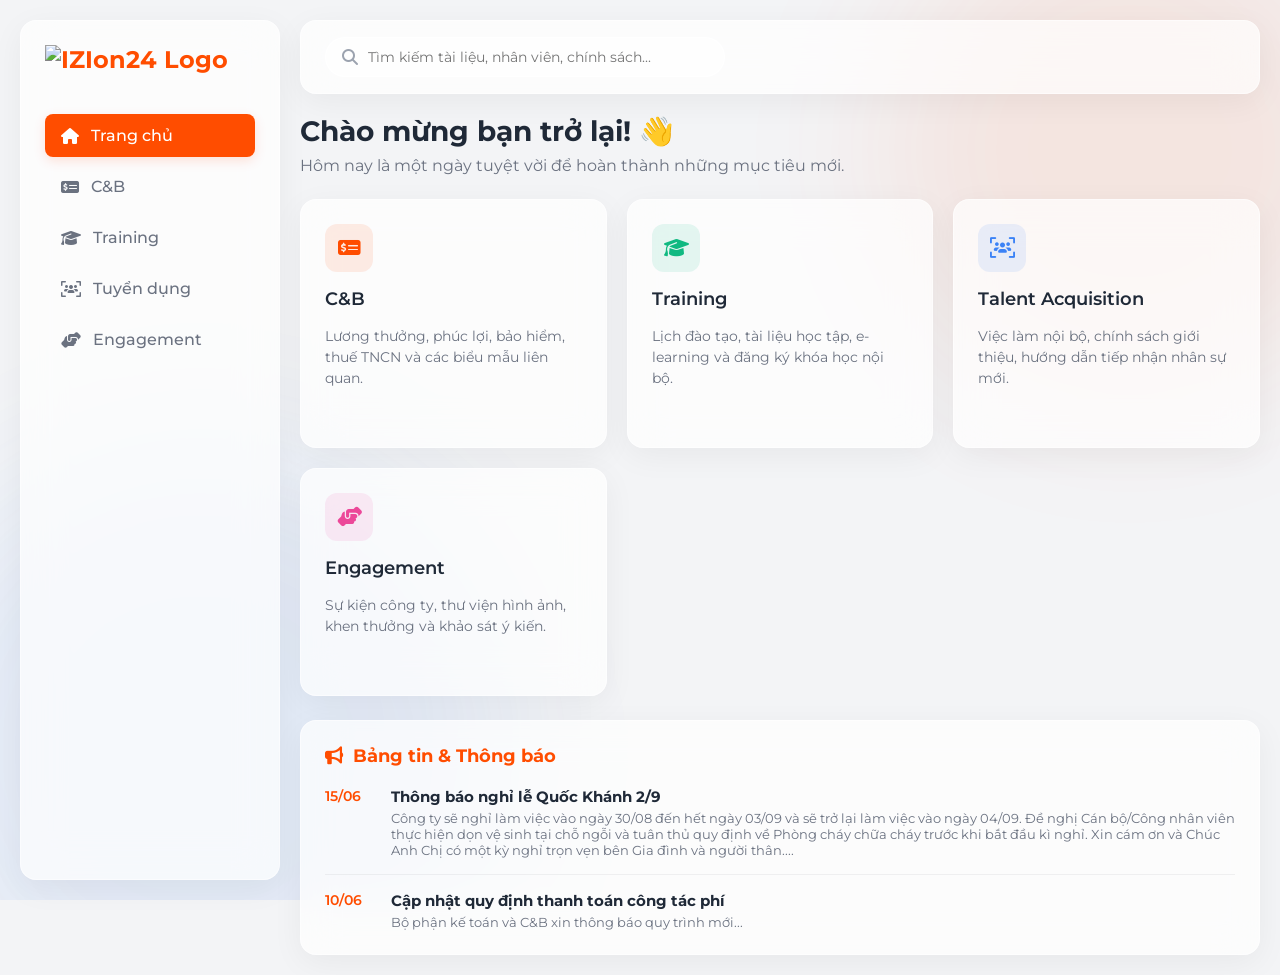
==== index.html @ a9a30632 "Update index.html" ====
<!DOCTYPE html>
<html lang="vi">
<head>
    <meta charset="UTF-8">
    <meta name="viewport" content="width=device-width, initial-scale=1.0">
    <title>HR Portal - Home</title>
    <!-- Google Fonts: Montserrat -->
    <link rel="preconnect" href="https://fonts.googleapis.com">
    <link rel="preconnect" href="https://fonts.gstatic.com" crossorigin>
    <link href="https://fonts.googleapis.com/css2?family=Montserrat:wght@300;400;500;600;700&display=swap" rel="stylesheet">
    <!-- FontAwesome cho icon -->
    <link rel="stylesheet" href="https://cdnjs.cloudflare.com/ajax/libs/font-awesome/6.4.0/css/all.min.css">
    <link rel="stylesheet" href="style.css">
</head>
<body>
    <div class="background-blobs">
        <div class="blob blob-1"></div>
        <div class="blob blob-2"></div>
    </div>

    <div class="dashboard-container">
        <!-- Sidebar -->
        <aside class="sidebar glass-panel">
            <div class="logo">
                <img src="https://cms.izion24.com.vn/assets/098f2a3e-0f6f-4d96-aa2f-f60034ebe8cb/Logo%20Izion24%2003?width=600&quality=100&fit=contain&format=webp" alt="IZIon24 Logo" class="company-logo">
            </div>
            <nav class="nav-menu">
                <a href="index.html" class="nav-item active"><i class="fa-solid fa-house"></i> Trang chủ</a>
                <a href="cb.html" class="nav-item"><i class="fa-solid fa-money-check-dollar"></i> C&B</a>
                <a href="training.html" class="nav-item"><i class="fa-solid fa-graduation-cap"></i> Training</a>
                <a href="ta.html" class="nav-item"><i class="fa-solid fa-users-viewfinder"></i> Tuyển dụng</a>
                <a href="engagement.html" class="nav-item"><i class="fa-solid fa-handshake-angle"></i> Engagement</a>
            </nav>

        </aside>

        <!-- Main Content -->
        <main class="main-content">
            <header class="top-header glass-panel">
                <div class="search-bar">
                    <i class="fa-solid fa-magnifying-glass"></i>
                    <input type="text" placeholder="Tìm kiếm tài liệu, nhân viên, chính sách...">
                </div>
                <div class="header-actions">
                    <!-- Không cần tính năng cá nhân/login -->
                </div>
            </header>

            <div class="content-area">
                <div class="welcome-section">
                    <h1>Chào mừng bạn trở lại! 👋</h1>
                    <p>Hôm nay là một ngày tuyệt vời để hoàn thành những mục tiêu mới.</p>
                </div>

                <div class="departments-grid">
                    <!-- C&B Card -->
                    <a href="cb.html" class="dept-card glass-panel">
                        <div class="card-icon" style="background: rgba(255, 77, 0, 0.1); color: var(--primary);">
                            <i class="fa-solid fa-money-check-dollar"></i>
                        </div>
                        <h3>C&B</h3>
                        <p>Lương thưởng, phúc lợi, bảo hiểm, thuế TNCN và các biểu mẫu liên quan.</p>
                        <span class="card-link">Truy cập <i class="fa-solid fa-arrow-right"></i></span>
                    </a>

                    <!-- Training Card -->
                    <a href="training.html" class="dept-card glass-panel">
                        <div class="card-icon" style="background: rgba(16, 185, 129, 0.1); color: #10b981;">
                            <i class="fa-solid fa-graduation-cap"></i>
                        </div>
                        <h3>Training</h3>
                        <p>Lịch đào tạo, tài liệu học tập, e-learning và đăng ký khóa học nội bộ.</p>
                        <span class="card-link">Truy cập <i class="fa-solid fa-arrow-right"></i></span>
                    </a>

                    <!-- TA Card -->
                    <a href="ta.html" class="dept-card glass-panel">
                        <div class="card-icon" style="background: rgba(59, 130, 246, 0.1); color: #3b82f6;">
                            <i class="fa-solid fa-users-viewfinder"></i>
                        </div>
                        <h3>Talent Acquisition</h3>
                        <p>Việc làm nội bộ, chính sách giới thiệu, hướng dẫn tiếp nhận nhân sự mới.</p>
                        <span class="card-link">Truy cập <i class="fa-solid fa-arrow-right"></i></span>
                    </a>

                    <!-- Engagement Card -->
                    <a href="engagement.html" class="dept-card glass-panel">
                        <div class="card-icon" style="background: rgba(236, 72, 153, 0.1); color: #ec4899;">
                            <i class="fa-solid fa-handshake-angle"></i>
                        </div>
                        <h3>Engagement</h3>
                        <p>Sự kiện công ty, thư viện hình ảnh, khen thưởng và khảo sát ý kiến.</p>
                        <span class="card-link">Truy cập <i class="fa-solid fa-arrow-right"></i></span>
                    </a>
                </div>

                <div class="dashboard-bottom">
                    <div class="announcements glass-panel">
                        <h3><i class="fa-solid fa-bullhorn"></i> Bảng tin & Thông báo</h3>
                        <ul class="news-list">
                            <li>
                                <span class="news-date">15/06</span>
                                <div>
                                    <h4>Thông báo nghỉ lễ Quốc Khánh 2/9</h4>
                                    <p>Công ty sẽ nghỉ làm việc vào ngày 30/08 đến hết ngày 03/09 và sẽ trở lại làm việc vào ngày 04/09. Đề nghị Cán bộ/Công nhân viên thực hiện dọn vệ sinh tại chỗ ngỗi và tuân thủ quy định về Phòng cháy chữa cháy trước khi bắt đầu kì nghỉ. Xin cám ơn và Chúc Anh Chị có một kỳ nghỉ trọn vẹn bên Gia đình và người thân....</p>
                                </div>
                            </li>
                            <li>
                                <span class="news-date">10/06</span>
                                <div>
                                    <h4>Cập nhật quy định thanh toán công tác phí</h4>
                                    <p>Bộ phận kế toán và C&B xin thông báo quy trình mới...</p>
                                </div>
                            </li>
                        </ul>
                    </div>
                </div>
            </div>
        </main>
    </div>

    <script src="app.js"></script>
</body>
</html>
---- style.css ----
:root {
    /* Brand Colors */
    --primary: #FF4D00;
    --primary-hover: #e64500;
    --primary-light: rgba(255, 77, 0, 0.15);
    
    /* Backgrounds & Surfaces (Glassmorphism) */
    --bg-color: #f3f4f6;
    --surface: rgba(255, 255, 255, 0.7);
    --surface-border: rgba(255, 255, 255, 0.5);
    
    /* Typography */
    --text-main: #1f2937;
    --text-muted: #6b7280;
    --text-light: #9ca3af;
    
    /* Layout */
    --sidebar-width: 260px;
    --radius: 16px;
    --radius-sm: 8px;
    --shadow: 0 8px 32px rgba(0, 0, 0, 0.05);
}

* {
    margin: 0;
    padding: 0;
    box-sizing: border-box;
    font-family: 'Montserrat', sans-serif;
}

body {
    background-color: var(--bg-color);
    color: var(--text-main);
    min-height: 100vh;
    overflow-x: hidden;
    position: relative;
}

/* Background Blobs for Glassmorphism Effect */
.background-blobs {
    position: fixed;
    top: 0;
    left: 0;
    width: 100vw;
    height: 100vh;
    z-index: -1;
    overflow: hidden;
}

.blob {
    position: absolute;
    border-radius: 50%;
    filter: blur(80px);
    opacity: 0.6;
    animation: float 10s infinite ease-in-out alternate;
}

.blob-1 {
    top: -100px;
    right: -100px;
    width: 500px;
    height: 500px;
    background: var(--primary-light);
}

.blob-2 {
    bottom: -150px;
    left: -100px;
    width: 600px;
    height: 600px;
    background: rgba(59, 130, 246, 0.15); /* Soft blue blob */
    animation-delay: -5s;
}

@keyframes float {
    0% { transform: translate(0, 0) scale(1); }
    100% { transform: translate(30px, 50px) scale(1.1); }
}

/* Reusable Components */
.glass-panel {
    background: var(--surface);
    backdrop-filter: blur(20px);
    -webkit-backdrop-filter: blur(20px);
    border: 1px solid var(--surface-border);
    border-radius: var(--radius);
    box-shadow: var(--shadow);
}

a {
    text-decoration: none;
    color: inherit;
}

/* Layout Container */
.dashboard-container {
    display: flex;
    min-height: 100vh;
    padding: 20px;
    gap: 20px;
}

/* Sidebar */
.sidebar {
    width: var(--sidebar-width);
    flex-shrink: 0;
    display: flex;
    flex-direction: column;
    padding: 24px;
    position: sticky;
    top: 20px;
    height: calc(100vh - 40px);
}

.logo {
    display: flex;
    align-items: center;
    gap: 12px;
    font-size: 24px;
    font-weight: 700;
    color: var(--primary);
    margin-bottom: 40px;
}

.company-logo {
    max-width: 100%;
    max-height: 40px;
    object-fit: contain;
}

.nav-menu {
    display: flex;
    flex-direction: column;
    gap: 8px;
    flex: 1;
}

.nav-item {
    display: flex;
    align-items: center;
    gap: 12px;
    padding: 12px 16px;
    border-radius: var(--radius-sm);
    color: var(--text-muted);
    font-weight: 500;
    transition: all 0.3s ease;
}

.nav-item:hover {
    background: rgba(255, 255, 255, 0.5);
    color: var(--text-main);
    transform: translateX(4px);
}

.nav-item.active {
    background: var(--primary);
    color: white;
    box-shadow: 0 4px 12px var(--primary-light);
}

.user-profile {
    display: flex;
    align-items: center;
    gap: 12px;
    padding-top: 20px;
    border-top: 1px solid rgba(0,0,0,0.05);
}

.avatar img {
    width: 40px;
    height: 40px;
    border-radius: 50%;
}

.user-info {
    display: flex;
    flex-direction: column;
}

.user-name {
    font-weight: 600;
    font-size: 14px;
}

.user-role {
    font-size: 12px;
    color: var(--text-muted);
}

/* Main Content */
.main-content {
    flex: 1;
    display: flex;
    flex-direction: column;
    gap: 20px;
    min-width: 0;
}

/* Header */
.top-header {
    display: flex;
    justify-content: space-between;
    align-items: center;
    padding: 16px 24px;
    border-radius: var(--radius);
}

.search-bar {
    display: flex;
    align-items: center;
    gap: 10px;
    background: rgba(255, 255, 255, 0.6);
    padding: 10px 16px;
    border-radius: 20px;
    width: 400px;
    border: 1px solid rgba(255, 255, 255, 0.8);
    transition: all 0.3s ease;
}

.search-bar:focus-within {
    background: white;
    box-shadow: 0 4px 12px rgba(0,0,0,0.05);
    border-color: var(--primary-light);
}

.search-bar i {
    color: var(--text-light);
}

.search-bar input {
    border: none;
    background: transparent;
    outline: none;
    width: 100%;
    font-size: 14px;
    color: var(--text-main);
}

.header-actions {
    display: flex;
    align-items: center;
    gap: 16px;
}

.icon-btn {
    width: 40px;
    height: 40px;
    border-radius: 50%;
    border: 1px solid var(--surface-border);
    background: rgba(255, 255, 255, 0.5);
    color: var(--text-muted);
    cursor: pointer;
    transition: all 0.2s;
    font-size: 18px;
}

.icon-btn:hover {
    background: white;
    color: var(--primary);
}

.primary-btn {
    background: var(--primary);
    color: white;
    border: none;
    padding: 10px 20px;
    border-radius: 20px;
    font-weight: 500;
    cursor: pointer;
    display: flex;
    align-items: center;
    gap: 8px;
    transition: all 0.2s;
    box-shadow: 0 4px 12px var(--primary-light);
}

.primary-btn:hover {
    background: var(--primary-hover);
    transform: translateY(-2px);
}

/* Dashboard Content Area */
.content-area {
    animation: fadeIn 0.5s ease-out;
}

@keyframes fadeIn {
    from { opacity: 0; transform: translateY(10px); }
    to { opacity: 1; transform: translateY(0); }
}

.welcome-section {
    margin-bottom: 24px;
}

.welcome-section h1 {
    font-size: 28px;
    margin-bottom: 8px;
    color: var(--text-main);
}

.welcome-section p {
    color: var(--text-muted);
}

.departments-grid {
    display: grid;
    grid-template-columns: repeat(auto-fit, minmax(280px, 1fr));
    gap: 20px;
    margin-bottom: 24px;
}

.dept-card {
    padding: 24px;
    display: flex;
    flex-direction: column;
    gap: 16px;
    transition: all 0.3s ease;
    cursor: pointer;
    position: relative;
    overflow: hidden;
}

.dept-card::before {
    content: '';
    position: absolute;
    top: 0;
    left: 0;
    width: 4px;
    height: 100%;
    background: var(--primary);
    opacity: 0;
    transition: opacity 0.3s ease;
}

.dept-card:hover {
    transform: translateY(-5px);
    background: rgba(255, 255, 255, 0.9);
}

.dept-card:hover::before {
    opacity: 1;
}

.card-icon {
    width: 48px;
    height: 48px;
    border-radius: 12px;
    display: flex;
    align-items: center;
    justify-content: center;
    font-size: 20px;
}

.dept-card h3 {
    font-size: 18px;
    font-weight: 600;
}

.dept-card p {
    font-size: 14px;
    color: var(--text-muted);
    line-height: 1.5;
    flex: 1;
}

.card-link {
    font-size: 14px;
    font-weight: 600;
    color: var(--primary);
    display: flex;
    align-items: center;
    gap: 6px;
    opacity: 0;
    transform: translateX(-10px);
    transition: all 0.3s ease;
}

.dept-card:hover .card-link {
    opacity: 1;
    transform: translateX(0);
}

.dashboard-bottom {
    display: grid;
    grid-template-columns: 1fr;
    gap: 20px;
}

.announcements {
    padding: 24px;
}

.announcements h3 {
    font-size: 18px;
    margin-bottom: 20px;
    display: flex;
    align-items: center;
    gap: 10px;
    color: var(--primary);
}

.news-list {
    list-style: none;
    display: flex;
    flex-direction: column;
    gap: 16px;
}

.news-list li {
    display: flex;
    gap: 16px;
    padding-bottom: 16px;
    border-bottom: 1px solid rgba(0,0,0,0.05);
}

.news-list li:last-child {
    border-bottom: none;
    padding-bottom: 0;
}

.news-date {
    font-weight: 600;
    color: var(--primary);
    font-size: 14px;
    min-width: 50px;
}

.news-list h4 {
    font-size: 15px;
    margin-bottom: 4px;
}

.news-list p {
    font-size: 13px;
    color: var(--text-muted);
}

/* Responsive */
@media (max-width: 1024px) {
    .dashboard-container {
        flex-direction: column;
    }
    
    .sidebar {
        width: 100%;
        height: auto;
        position: static;
        flex-direction: row;
        align-items: center;
        justify-content: space-between;
        padding: 16px;
    }
    
    .nav-menu {
        flex-direction: row;
        overflow-x: auto;
    }
    
    .user-profile {
        padding-top: 0;
        border-top: none;
        border-left: 1px solid rgba(0,0,0,0.05);
        padding-left: 20px;
    }
}
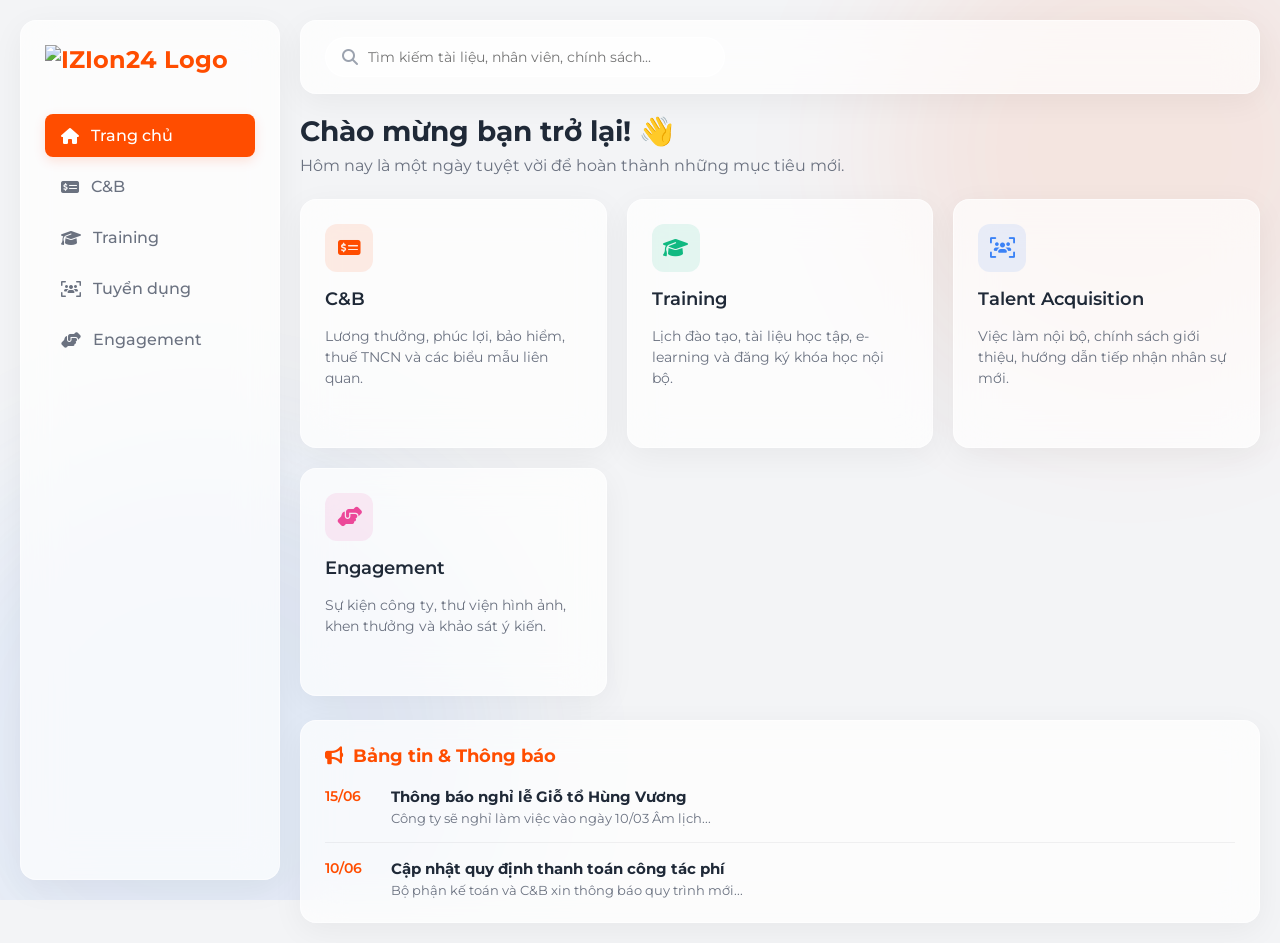
==== commit 727fc041: "Add files via upload" ====
--- a/index.html
+++ b/index.html
@@ -17,6 +17,11 @@
         <div class="blob blob-1"></div>
         <div class="blob blob-2"></div>
     </div>
+
+    <!-- Mobile: Logo bar trên cùng (bấm về trang chủ) -->
+    <a href="index.html" class="mobile-top-bar">
+        <img src="https://cms.izion24.com.vn/assets/098f2a3e-0f6f-4d96-aa2f-f60034ebe8cb/Logo%20Izion24%2003?width=600&quality=100&fit=contain&format=webp" alt="IZIon24 Logo" class="company-logo">
+    </a>
 
     <div class="dashboard-container">
         <!-- Sidebar -->
@@ -101,8 +106,8 @@
                             <li>
                                 <span class="news-date">15/06</span>
                                 <div>
-                                    <h4>Thông báo nghỉ lễ Quốc Khánh 2/9</h4>
-                                    <p>Công ty sẽ nghỉ làm việc vào ngày 30/08 đến hết ngày 03/09 và sẽ trở lại làm việc vào ngày 04/09. Đề nghị Cán bộ/Công nhân viên thực hiện dọn vệ sinh tại chỗ ngỗi và tuân thủ quy định về Phòng cháy chữa cháy trước khi bắt đầu kì nghỉ. Xin cám ơn và Chúc Anh Chị có một kỳ nghỉ trọn vẹn bên Gia đình và người thân....</p>
+                                    <h4>Thông báo nghỉ lễ Giỗ tổ Hùng Vương</h4>
+                                    <p>Công ty sẽ nghỉ làm việc vào ngày 10/03 Âm lịch...</p>
                                 </div>
                             </li>
                             <li>
@@ -119,6 +124,30 @@
         </main>
     </div>
 
+    <!-- Mobile: Bottom Navigation Bar -->
+    <nav class="mobile-bottom-nav">
+        <a href="index.html" class="mobile-nav-item active">
+            <i class="fa-solid fa-house"></i>
+            <span>Trang chủ</span>
+        </a>
+        <a href="cb.html" class="mobile-nav-item">
+            <i class="fa-solid fa-money-check-dollar"></i>
+            <span>C&B</span>
+        </a>
+        <a href="training.html" class="mobile-nav-item">
+            <i class="fa-solid fa-graduation-cap"></i>
+            <span>Training</span>
+        </a>
+        <a href="ta.html" class="mobile-nav-item">
+            <i class="fa-solid fa-users-viewfinder"></i>
+            <span>Tuyển dụng</span>
+        </a>
+        <a href="engagement.html" class="mobile-nav-item">
+            <i class="fa-solid fa-handshake-angle"></i>
+            <span>Engagement</span>
+        </a>
+    </nav>
+
     <script src="app.js"></script>
 </body>
 </html>
--- a/style.css
+++ b/style.css
@@ -436,31 +436,128 @@
     color: var(--text-muted);
 }
 
-/* Responsive */
-@media (max-width: 1024px) {
+/* ===================== RESPONSIVE MOBILE ===================== */
+@media (max-width: 768px) {
+
+    /* Ẩn sidebar hoàn toàn */
+    .sidebar {
+        display: none;
+    }
+
+    /* Layout chuyển sang 1 cột */
     .dashboard-container {
         flex-direction: column;
-    }
-    
-    .sidebar {
+        padding: 12px 12px 90px 12px; /* padding-bottom để không bị bottom nav che */
+        gap: 12px;
+    }
+
+    /* Header gọn lại */
+    .top-header {
+        padding: 10px 14px;
+        gap: 10px;
+    }
+
+    .search-bar {
         width: 100%;
-        height: auto;
-        position: static;
-        flex-direction: row;
+        flex: 1;
+    }
+
+    /* Ảnh hero header nhỏ lại */
+    .page-header {
+        padding: 24px 20px !important;
+    }
+
+    .page-header h1 {
+        font-size: 22px !important;
+    }
+
+    .page-header .icon-bg {
+        display: none;
+    }
+
+    /* Grid thẻ tài liệu full width trên mobile */
+    .departments-grid,
+    .resource-grid,
+    .policy-grid,
+    .job-grid,
+    .engagement-grid {
+        grid-template-columns: 1fr;
+    }
+
+    /* Welcome text nhỏ hơn */
+    .welcome-section h1 {
+        font-size: 20px;
+    }
+
+    /* Training layout 1 cột */
+    .training-grid {
+        grid-template-columns: 1fr !important;
+    }
+
+    /* ===== BOTTOM NAVIGATION BAR (thay thế sidebar menu trên mobile) ===== */
+    .mobile-bottom-nav {
+        position: fixed;
+        bottom: 0;
+        left: 0;
+        right: 0;
+        z-index: 999;
+        background: rgba(255, 255, 255, 0.92);
+        backdrop-filter: blur(20px);
+        -webkit-backdrop-filter: blur(20px);
+        border-top: 1px solid rgba(0, 0, 0, 0.08);
+        display: flex;
+        justify-content: space-around;
         align-items: center;
-        justify-content: space-between;
-        padding: 16px;
-    }
-    
-    .nav-menu {
-        flex-direction: row;
-        overflow-x: auto;
-    }
-    
-    .user-profile {
-        padding-top: 0;
-        border-top: none;
-        border-left: 1px solid rgba(0,0,0,0.05);
-        padding-left: 20px;
-    }
-}
+        padding: 8px 0 12px 0;
+        box-shadow: 0 -4px 20px rgba(0, 0, 0, 0.06);
+    }
+
+    .mobile-nav-item {
+        display: flex;
+        flex-direction: column;
+        align-items: center;
+        gap: 4px;
+        padding: 6px 12px;
+        border-radius: 12px;
+        color: var(--text-muted);
+        font-size: 10px;
+        font-weight: 500;
+        transition: all 0.2s ease;
+        text-decoration: none;
+        min-width: 56px;
+    }
+
+    .mobile-nav-item i {
+        font-size: 20px;
+    }
+
+    .mobile-nav-item.active {
+        color: var(--primary);
+    }
+
+    .mobile-nav-item.active i {
+        color: var(--primary);
+    }
+
+    /* Mobile logo bar ở trên cùng */
+    .mobile-top-bar {
+        display: flex;
+        align-items: center;
+        justify-content: center;
+        padding: 14px 16px 0 16px;
+    }
+
+    .mobile-top-bar .company-logo {
+        max-height: 36px;
+        object-fit: contain;
+    }
+}
+
+/* Ẩn bottom nav trên desktop */
+.mobile-bottom-nav {
+    display: none;
+}
+
+.mobile-top-bar {
+    display: none;
+}
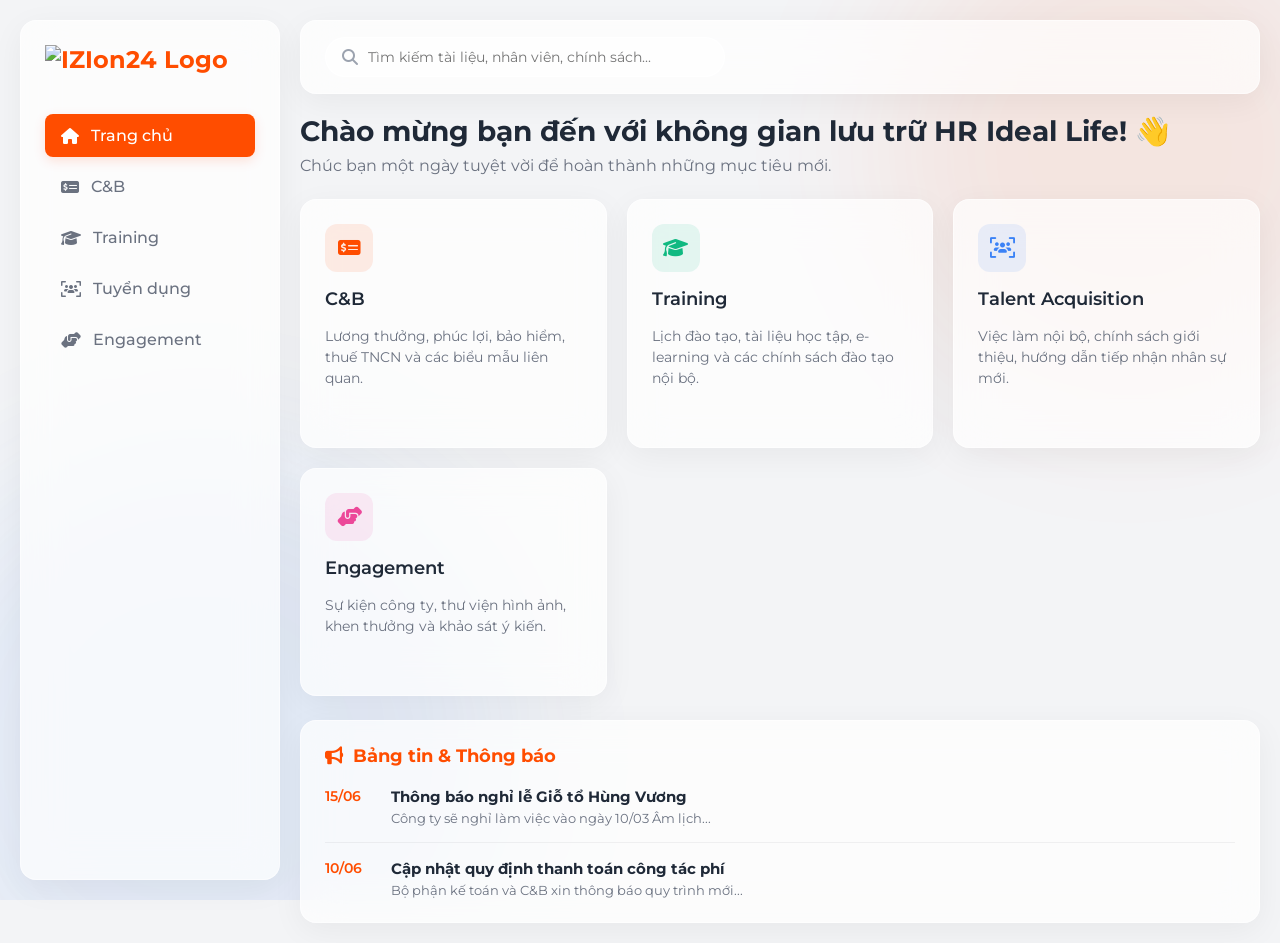
==== commit 6ddf9ebe: "Update index.html" ====
--- a/index.html
+++ b/index.html
@@ -53,8 +53,8 @@
 
             <div class="content-area">
                 <div class="welcome-section">
-                    <h1>Chào mừng bạn trở lại! 👋</h1>
-                    <p>Hôm nay là một ngày tuyệt vời để hoàn thành những mục tiêu mới.</p>
+                    <h1>Chào mừng bạn đến với không gian lưu trữ HR Ideal Life! 👋</h1>
+                    <p>Chúc bạn một ngày tuyệt vời để hoàn thành những mục tiêu mới.</p>
                 </div>
 
                 <div class="departments-grid">
@@ -74,7 +74,7 @@
                             <i class="fa-solid fa-graduation-cap"></i>
                         </div>
                         <h3>Training</h3>
-                        <p>Lịch đào tạo, tài liệu học tập, e-learning và đăng ký khóa học nội bộ.</p>
+                        <p>Lịch đào tạo, tài liệu học tập, e-learning và các chính sách đào tạo nội bộ.</p>
                         <span class="card-link">Truy cập <i class="fa-solid fa-arrow-right"></i></span>
                     </a>
 
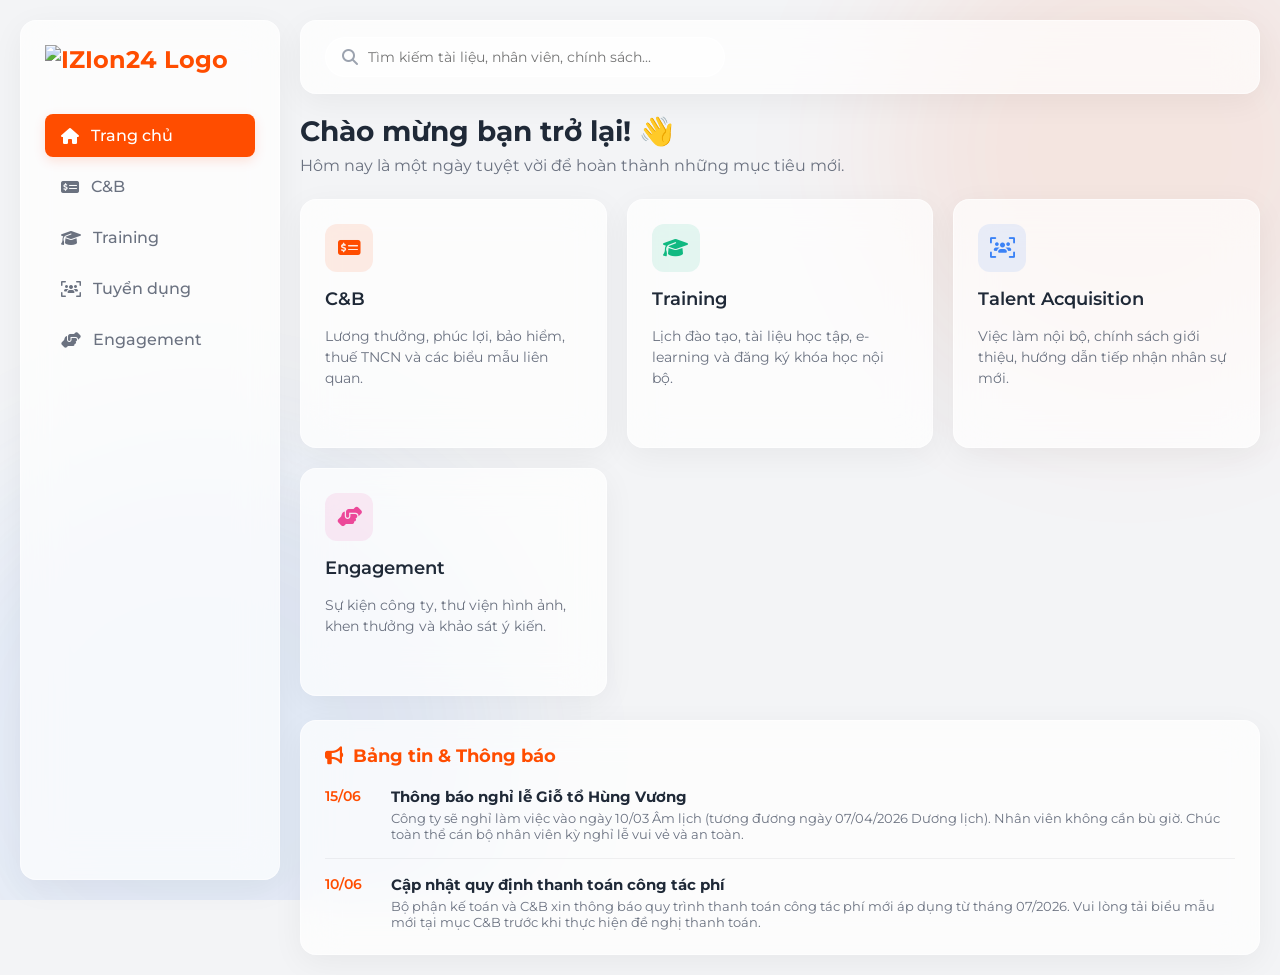
==== commit d64e0c17: "Add files via upload" ====
--- a/index.html
+++ b/index.html
@@ -4,6 +4,7 @@
     <meta charset="UTF-8">
     <meta name="viewport" content="width=device-width, initial-scale=1.0">
     <title>HR Portal - Home</title>
+    <link rel="icon" type="image/png" href="favicon.png">
     <!-- Google Fonts: Montserrat -->
     <link rel="preconnect" href="https://fonts.googleapis.com">
     <link rel="preconnect" href="https://fonts.gstatic.com" crossorigin>
@@ -53,8 +54,8 @@
 
             <div class="content-area">
                 <div class="welcome-section">
-                    <h1>Chào mừng bạn đến với không gian lưu trữ HR Ideal Life! 👋</h1>
-                    <p>Chúc bạn một ngày tuyệt vời để hoàn thành những mục tiêu mới.</p>
+                    <h1>Chào mừng bạn trở lại! 👋</h1>
+                    <p>Hôm nay là một ngày tuyệt vời để hoàn thành những mục tiêu mới.</p>
                 </div>
 
                 <div class="departments-grid">
@@ -74,7 +75,7 @@
                             <i class="fa-solid fa-graduation-cap"></i>
                         </div>
                         <h3>Training</h3>
-                        <p>Lịch đào tạo, tài liệu học tập, e-learning và các chính sách đào tạo nội bộ.</p>
+                        <p>Lịch đào tạo, tài liệu học tập, e-learning và đăng ký khóa học nội bộ.</p>
                         <span class="card-link">Truy cập <i class="fa-solid fa-arrow-right"></i></span>
                     </a>
 
@@ -107,14 +108,14 @@
                                 <span class="news-date">15/06</span>
                                 <div>
                                     <h4>Thông báo nghỉ lễ Giỗ tổ Hùng Vương</h4>
-                                    <p>Công ty sẽ nghỉ làm việc vào ngày 10/03 Âm lịch...</p>
+                                    <p>Công ty sẽ nghỉ làm việc vào ngày 10/03 Âm lịch (tương đương ngày 07/04/2026 Dương lịch). Nhân viên không cần bù giờ. Chúc toàn thể cán bộ nhân viên kỳ nghỉ lễ vui vẻ và an toàn.</p>
                                 </div>
                             </li>
                             <li>
                                 <span class="news-date">10/06</span>
                                 <div>
                                     <h4>Cập nhật quy định thanh toán công tác phí</h4>
-                                    <p>Bộ phận kế toán và C&B xin thông báo quy trình mới...</p>
+                                    <p>Bộ phận kế toán và C&B xin thông báo quy trình thanh toán công tác phí mới áp dụng từ tháng 07/2026. Vui lòng tải biểu mẫu mới tại mục C&B trước khi thực hiện đề nghị thanh toán.</p>
                                 </div>
                             </li>
                         </ul>
--- a/style.css
+++ b/style.css
@@ -412,11 +412,19 @@
     gap: 16px;
     padding-bottom: 16px;
     border-bottom: 1px solid rgba(0,0,0,0.05);
+    align-items: flex-start;
 }
 
 .news-list li:last-child {
     border-bottom: none;
     padding-bottom: 0;
+}
+
+/* Đảm bảo phần nội dung tin tức không bị cắt */
+.news-list li > div {
+    flex: 1;
+    min-width: 0;
+    word-break: break-word;
 }
 
 .news-date {
@@ -424,91 +432,70 @@
     color: var(--primary);
     font-size: 14px;
     min-width: 50px;
+    flex-shrink: 0;
 }
 
 .news-list h4 {
     font-size: 15px;
     margin-bottom: 4px;
+    word-break: break-word;
 }
 
 .news-list p {
     font-size: 13px;
     color: var(--text-muted);
+    word-break: break-word;
+    white-space: normal;
+    overflow: visible;
 }
 
 /* ===================== RESPONSIVE MOBILE ===================== */
+
+/* Ẩn bottom nav và top bar trên desktop */
+.mobile-bottom-nav { display: none; }
+.mobile-top-bar    { display: none; }
+
 @media (max-width: 768px) {
 
     /* Ẩn sidebar hoàn toàn */
-    .sidebar {
-        display: none;
-    }
-
-    /* Layout chuyển sang 1 cột */
-    .dashboard-container {
-        flex-direction: column;
-        padding: 12px 12px 90px 12px; /* padding-bottom để không bị bottom nav che */
-        gap: 12px;
-    }
-
-    /* Header gọn lại */
-    .top-header {
-        padding: 10px 14px;
-        gap: 10px;
-    }
-
-    .search-bar {
-        width: 100%;
-        flex: 1;
-    }
-
-    /* Ảnh hero header nhỏ lại */
-    .page-header {
-        padding: 24px 20px !important;
-    }
-
-    .page-header h1 {
-        font-size: 22px !important;
-    }
-
-    .page-header .icon-bg {
-        display: none;
-    }
-
-    /* Grid thẻ tài liệu full width trên mobile */
-    .departments-grid,
-    .resource-grid,
-    .policy-grid,
-    .job-grid,
-    .engagement-grid {
-        grid-template-columns: 1fr;
-    }
-
-    /* Welcome text nhỏ hơn */
-    .welcome-section h1 {
-        font-size: 20px;
-    }
-
-    /* Training layout 1 cột */
-    .training-grid {
-        grid-template-columns: 1fr !important;
-    }
-
-    /* ===== BOTTOM NAVIGATION BAR (thay thế sidebar menu trên mobile) ===== */
+    .sidebar { display: none; }
+
+    /* Hiện mobile logo bar (sticky trên cùng) */
+    .mobile-top-bar {
+        display: flex;
+        align-items: center;
+        justify-content: center;
+        padding: 12px 16px;
+        background: rgba(255, 255, 255, 0.88);
+        backdrop-filter: blur(20px);
+        -webkit-backdrop-filter: blur(20px);
+        border-bottom: 1px solid rgba(0, 0, 0, 0.06);
+        position: sticky;
+        top: 0;
+        z-index: 100;
+        box-shadow: 0 2px 10px rgba(0,0,0,0.05);
+    }
+
+    .mobile-top-bar .company-logo {
+        max-height: 34px;
+        object-fit: contain;
+    }
+
+    /* Hiện bottom navigation bar */
     .mobile-bottom-nav {
         position: fixed;
         bottom: 0;
         left: 0;
         right: 0;
         z-index: 999;
-        background: rgba(255, 255, 255, 0.92);
+        background: rgba(255, 255, 255, 0.95);
         backdrop-filter: blur(20px);
         -webkit-backdrop-filter: blur(20px);
         border-top: 1px solid rgba(0, 0, 0, 0.08);
         display: flex;
         justify-content: space-around;
         align-items: center;
-        padding: 8px 0 12px 0;
+        padding: 8px 0 14px 0;
         box-shadow: 0 -4px 20px rgba(0, 0, 0, 0.06);
     }
 
@@ -516,48 +503,73 @@
         display: flex;
         flex-direction: column;
         align-items: center;
-        gap: 4px;
-        padding: 6px 12px;
-        border-radius: 12px;
+        gap: 3px;
+        padding: 4px 8px;
         color: var(--text-muted);
         font-size: 10px;
         font-weight: 500;
-        transition: all 0.2s ease;
         text-decoration: none;
-        min-width: 56px;
-    }
-
-    .mobile-nav-item i {
-        font-size: 20px;
-    }
-
-    .mobile-nav-item.active {
-        color: var(--primary);
-    }
-
-    .mobile-nav-item.active i {
-        color: var(--primary);
-    }
-
-    /* Mobile logo bar ở trên cùng */
-    .mobile-top-bar {
-        display: flex;
-        align-items: center;
-        justify-content: center;
-        padding: 14px 16px 0 16px;
-    }
-
-    .mobile-top-bar .company-logo {
-        max-height: 36px;
-        object-fit: contain;
-    }
-}
-
-/* Ẩn bottom nav trên desktop */
-.mobile-bottom-nav {
-    display: none;
-}
-
-.mobile-top-bar {
-    display: none;
-}
+        transition: color 0.2s;
+        min-width: 50px;
+    }
+
+    .mobile-nav-item i { font-size: 20px; }
+    .mobile-nav-item.active { color: var(--primary); }
+
+    /* Layout: 1 cột, có chỗ cho bottom nav */
+    .dashboard-container {
+        flex-direction: column;
+        padding: 12px 12px 100px 12px;
+        gap: 12px;
+    }
+
+    /* Header thu gọn */
+    .top-header { padding: 10px 14px; gap: 10px; }
+    .search-bar { width: 100%; flex: 1; }
+
+    /* Hero header nhỏ lại */
+    .page-header { padding: 24px 20px !important; }
+    .page-header h1 { font-size: 20px !important; }
+    .page-header .icon-bg { display: none; }
+
+    /* Tất cả grid chuyển sang 1 cột */
+    .departments-grid,
+    .resource-grid,
+    .policy-grid,
+    .job-grid,
+    .engagement-grid { grid-template-columns: 1fr; }
+
+    /* Welcome section */
+    .welcome-section h1 { font-size: 20px; }
+
+    /* Training grid 1 cột */
+    .training-grid { grid-template-columns: 1fr !important; }
+
+    /* Bảng tin & Thông báo: hiển thị đầy đủ nội dung */
+    .announcements { padding: 16px; }
+
+    .news-list li {
+        flex-direction: column;
+        gap: 6px;
+        padding-bottom: 16px;
+    }
+
+    .news-list h4 { font-size: 14px; }
+
+    .news-list p {
+        font-size: 13px;
+        white-space: normal;
+        overflow: visible;
+        display: block;
+    }
+
+    .news-date {
+        font-size: 11px;
+        min-width: unset;
+        background: rgba(255, 77, 0, 0.1);
+        padding: 3px 8px;
+        border-radius: 4px;
+        font-weight: 600;
+        display: inline-block;
+    }
+}
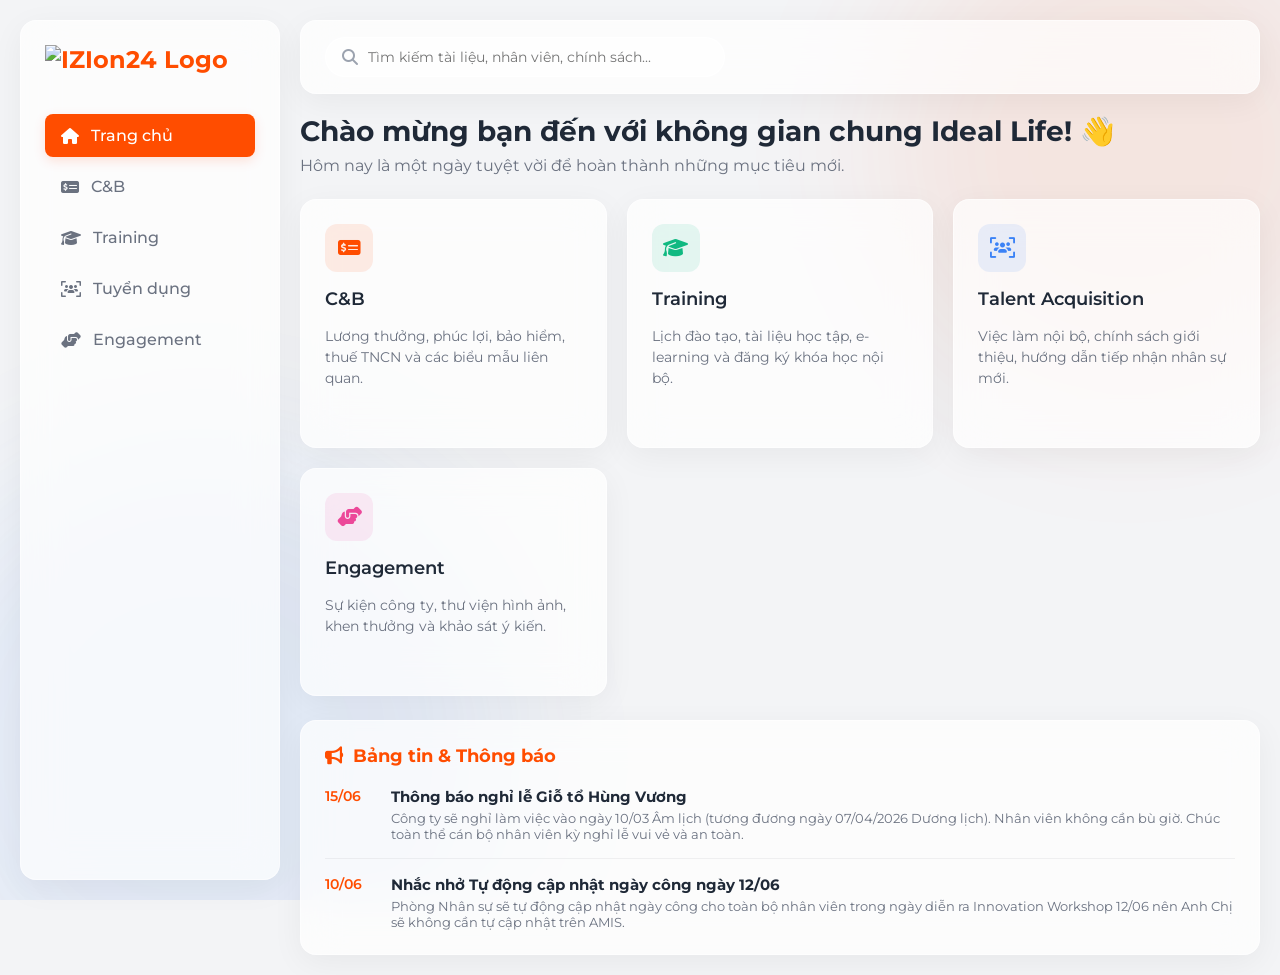
==== commit 987ff726: "Update index.html" ====
--- a/index.html
+++ b/index.html
@@ -3,7 +3,7 @@
 <head>
     <meta charset="UTF-8">
     <meta name="viewport" content="width=device-width, initial-scale=1.0">
-    <title>HR Portal - Home</title>
+    <title>HR Ideal Life Portal - Home</title>
     <link rel="icon" type="image/png" href="favicon.png">
     <!-- Google Fonts: Montserrat -->
     <link rel="preconnect" href="https://fonts.googleapis.com">
@@ -54,7 +54,7 @@
 
             <div class="content-area">
                 <div class="welcome-section">
-                    <h1>Chào mừng bạn trở lại! 👋</h1>
+                    <h1>Chào mừng bạn đến với không gian chung Ideal Life! 👋</h1>
                     <p>Hôm nay là một ngày tuyệt vời để hoàn thành những mục tiêu mới.</p>
                 </div>
 
@@ -114,8 +114,8 @@
                             <li>
                                 <span class="news-date">10/06</span>
                                 <div>
-                                    <h4>Cập nhật quy định thanh toán công tác phí</h4>
-                                    <p>Bộ phận kế toán và C&B xin thông báo quy trình thanh toán công tác phí mới áp dụng từ tháng 07/2026. Vui lòng tải biểu mẫu mới tại mục C&B trước khi thực hiện đề nghị thanh toán.</p>
+                                    <h4>Nhắc nhở Tự động cập nhật ngày công ngày 12/06 </h4>
+                                    <p>Phòng Nhân sự sẽ tự động cập nhật ngày công cho toàn bộ nhân viên trong ngày diễn ra Innovation Workshop 12/06 nên Anh Chị sẽ không cần tự cập nhật trên AMIS.</p>
                                 </div>
                             </li>
                         </ul>
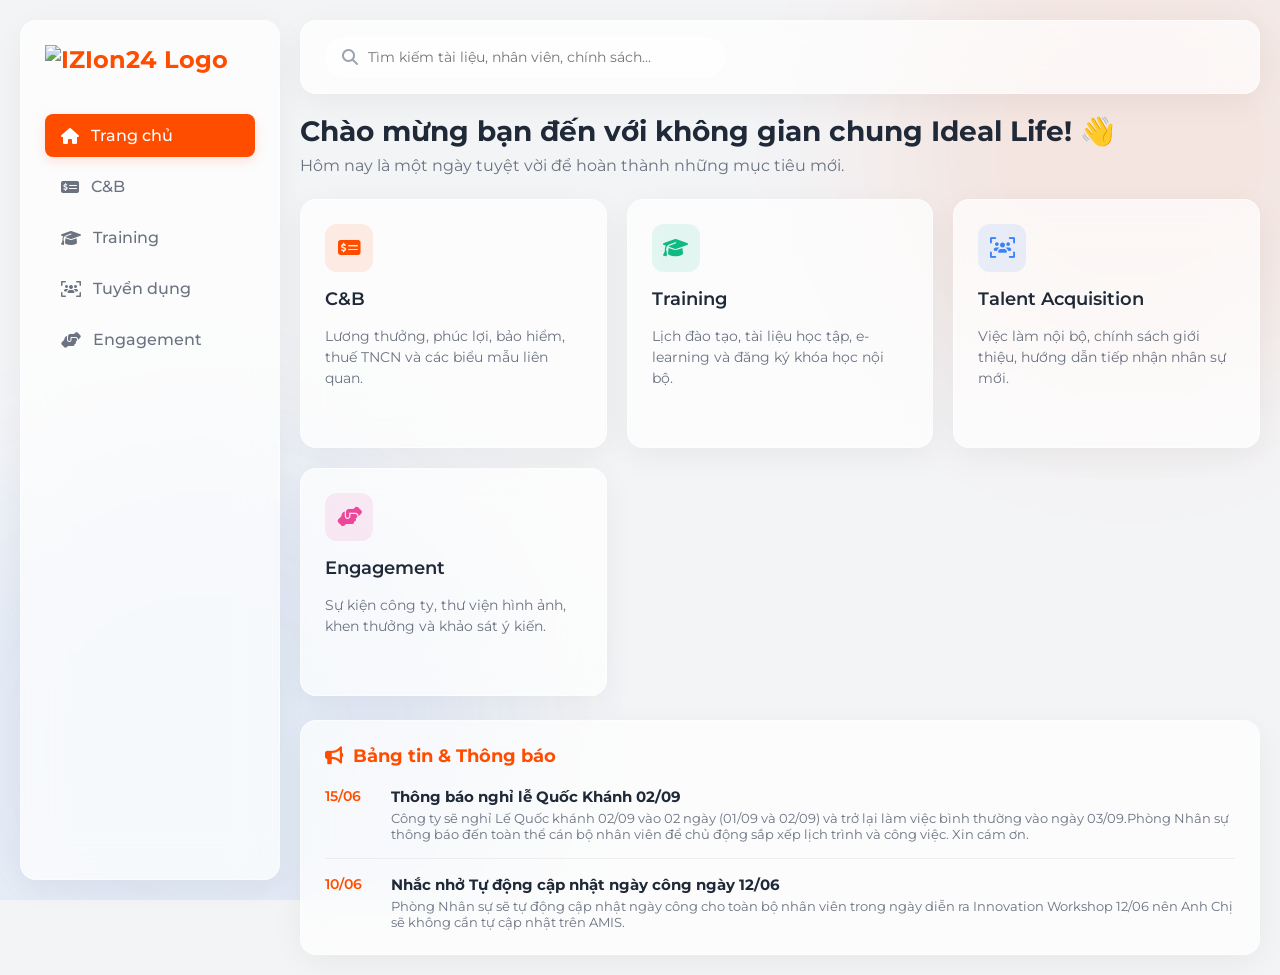
==== commit 8d3b6b9a: "Update index.html" ====
--- a/index.html
+++ b/index.html
@@ -107,8 +107,8 @@
                             <li>
                                 <span class="news-date">15/06</span>
                                 <div>
-                                    <h4>Thông báo nghỉ lễ Giỗ tổ Hùng Vương</h4>
-                                    <p>Công ty sẽ nghỉ làm việc vào ngày 10/03 Âm lịch (tương đương ngày 07/04/2026 Dương lịch). Nhân viên không cần bù giờ. Chúc toàn thể cán bộ nhân viên kỳ nghỉ lễ vui vẻ và an toàn.</p>
+                                    <h4>Thông báo nghỉ lễ Quốc Khánh 02/09</h4>
+                                    <p>Công ty sẽ nghỉ Lế Quốc khánh 02/09 vào 02 ngày (01/09 và 02/09) và trở lại làm việc bình thường vào ngày 03/09.Phòng Nhân sự thông báo đến toàn thể cán bộ nhân viên để chủ động sắp xếp lịch trình và công việc. Xin cám ơn.</p>
                                 </div>
                             </li>
                             <li>
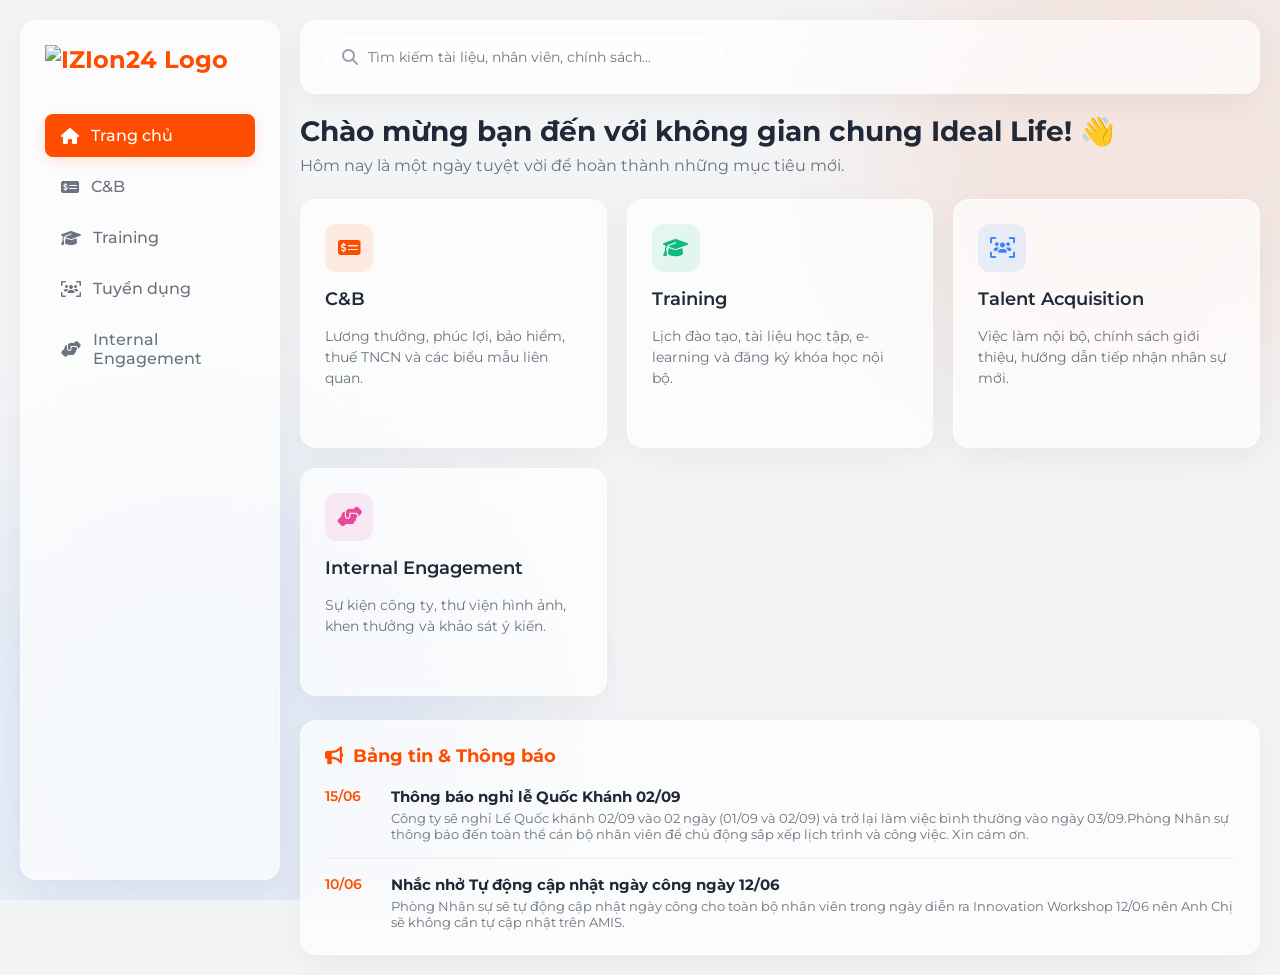
==== commit 4f1c7752: "Update index.html" ====
--- a/index.html
+++ b/index.html
@@ -35,7 +35,7 @@
                 <a href="cb.html" class="nav-item"><i class="fa-solid fa-money-check-dollar"></i> C&B</a>
                 <a href="training.html" class="nav-item"><i class="fa-solid fa-graduation-cap"></i> Training</a>
                 <a href="ta.html" class="nav-item"><i class="fa-solid fa-users-viewfinder"></i> Tuyển dụng</a>
-                <a href="engagement.html" class="nav-item"><i class="fa-solid fa-handshake-angle"></i> Engagement</a>
+                <a href="engagement.html" class="nav-item"><i class="fa-solid fa-handshake-angle"></i> Internal Engagement</a>
             </nav>
 
         </aside>
@@ -89,12 +89,12 @@
                         <span class="card-link">Truy cập <i class="fa-solid fa-arrow-right"></i></span>
                     </a>
 
-                    <!-- Engagement Card -->
+                    <!-- Internal Engagement Card -->
                     <a href="engagement.html" class="dept-card glass-panel">
                         <div class="card-icon" style="background: rgba(236, 72, 153, 0.1); color: #ec4899;">
                             <i class="fa-solid fa-handshake-angle"></i>
                         </div>
-                        <h3>Engagement</h3>
+                        <h3>Internal Engagement</h3>
                         <p>Sự kiện công ty, thư viện hình ảnh, khen thưởng và khảo sát ý kiến.</p>
                         <span class="card-link">Truy cập <i class="fa-solid fa-arrow-right"></i></span>
                     </a>
@@ -145,7 +145,7 @@
         </a>
         <a href="engagement.html" class="mobile-nav-item">
             <i class="fa-solid fa-handshake-angle"></i>
-            <span>Engagement</span>
+            <span>Internal Engagement</span>
         </a>
     </nav>
 
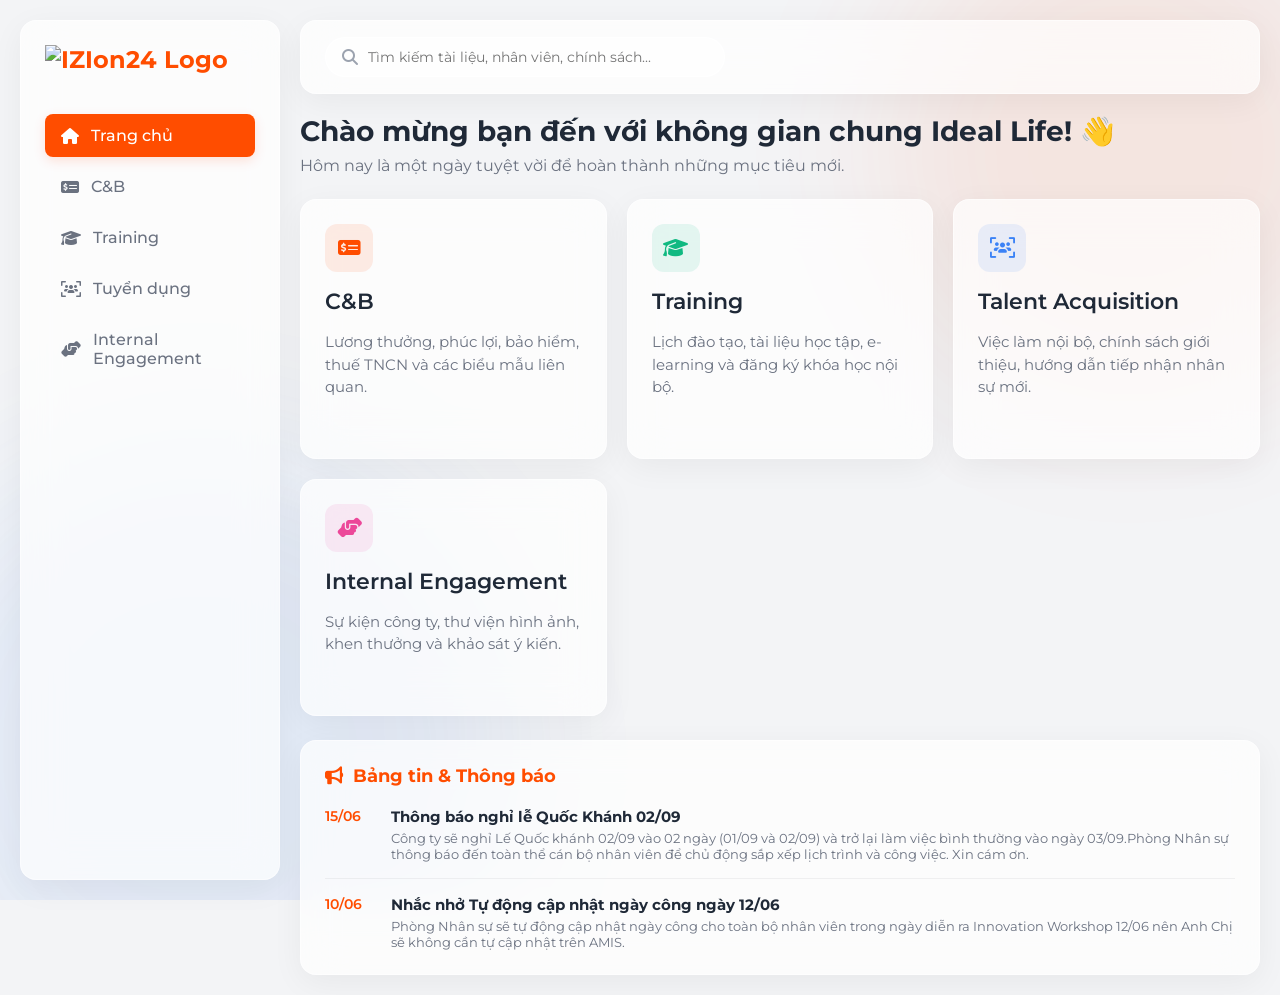
==== commit f1671f85: "Update index.html" ====
--- a/index.html
+++ b/index.html
@@ -4,6 +4,10 @@
     <meta charset="UTF-8">
     <meta name="viewport" content="width=device-width, initial-scale=1.0">
     <title>HR Ideal Life Portal - Home</title>
+     <meta name="description" content="Cổng thông tin nhân sự (HR Portal) - Nơi cập nhật chính sách C&B, lịch đào tạo, tin tuyển dụng và các hoạt động nội bộ.">
+    <meta property="og:title" content="HR Portal - Home">
+    <meta property="og:description" content="Cổng thông tin nhân sự (HR Portal) - Nơi cập nhật chính sách C&B, lịch đào tạo, tin tuyển dụng và các hoạt động nội bộ.">
+    <meta property="og:image" content="favicon.png">
     <link rel="icon" type="image/png" href="favicon.png">
     <!-- Google Fonts: Montserrat -->
     <link rel="preconnect" href="https://fonts.googleapis.com">
--- a/style.css
+++ b/style.css
@@ -353,19 +353,19 @@
 }
 
 .dept-card h3 {
-    font-size: 18px;
+    font-size: 22px;
     font-weight: 600;
 }
 
 .dept-card p {
-    font-size: 14px;
+    font-size: 15px;
     color: var(--text-muted);
     line-height: 1.5;
     flex: 1;
 }
 
 .card-link {
-    font-size: 14px;
+    font-size: 15px;
     font-weight: 600;
     color: var(--primary);
     display: flex;
